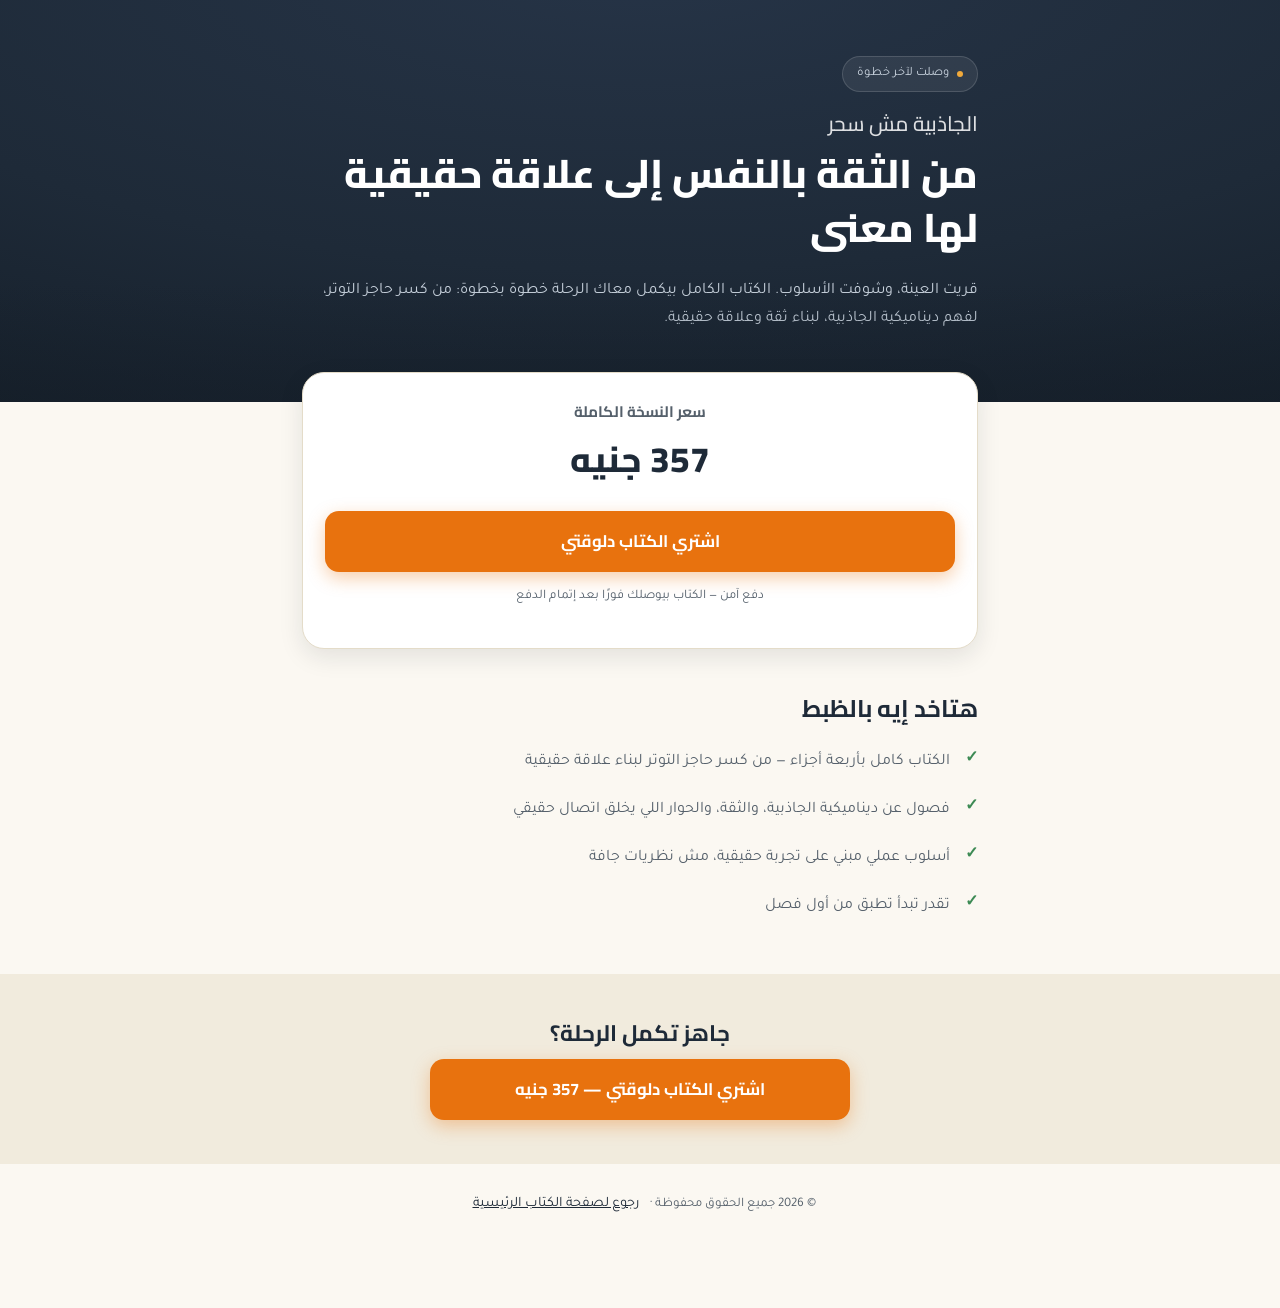
==== book.html @ 789e82a7 "Add files via upload" ====
<!DOCTYPE html>
<html lang="ar" dir="rtl">
<head>
<meta charset="UTF-8">
<meta name="viewport" content="width=device-width, initial-scale=1.0">
<title>اشتري الكتاب — الجاذبية مش سحر</title>
<meta name="description" content="الجاذبية مش سحر: من الثقة بالنفس إلى علاقة حقيقية لها معنى. اشتري نسختك دلوقتي.">
<link rel="preconnect" href="https://fonts.googleapis.com">
<link rel="preconnect" href="https://fonts.gstatic.com" crossorigin>
<link href="https://fonts.googleapis.com/css2?family=Cairo:wght@600;700;800&family=Tajawal:wght@400;500;700&display=swap" rel="stylesheet">
<link rel="stylesheet" href="style.css">
</head>
<body>

<section class="hero">
  <div class="container">
    <span class="eyebrow"><span class="dot"></span> وصلت لآخر خطوة</span>
    <h1>الجاذبية مش سحر</h1>
    <h2>من الثقة بالنفس إلى علاقة حقيقية لها معنى</h2>
    <p>قريت العينة، وشوفت الأسلوب. الكتاب الكامل بيكمل معاك الرحلة خطوة بخطوة: من كسر حاجز التوتر، لفهم ديناميكية الجاذبية، لبناء ثقة وعلاقة حقيقية.</p>
  </div>
</section>

<div class="container">
  <div class="form-card" style="text-align:center;">
    <p style="font-family:var(--display);font-weight:700;color:var(--charcoal-soft);font-size:.95rem;margin:0 0 4px;">سعر النسخة الكاملة</p>
    <p style="font-family:var(--display);font-weight:800;font-size:2.2rem;color:var(--ink);margin:0 0 20px;">357 جنيه</p>

    <!-- TODO: استبدل الرابط ده برابط الدفع الفعلي من Paymob أو Fawry لما يكون جاهز -->
    <a href="#" class="btn" id="buyNowBtn">اشتري الكتاب دلوقتي</a>
    <p class="trust-note">دفع آمن — الكتاب بيوصلك فورًا بعد إتمام الدفع</p>
  </div>
</div>

<section class="section">
  <div class="container">
    <h2>هتاخد إيه بالظبط</h2>
    <ul class="not-list">
      <li class="is-yes">الكتاب كامل بأربعة أجزاء — من كسر حاجز التوتر لبناء علاقة حقيقية</li>
      <li class="is-yes">فصول عن ديناميكية الجاذبية، والثقة، والحوار اللي يخلق اتصال حقيقي</li>
      <li class="is-yes">أسلوب عملي مبني على تجربة حقيقية، مش نظريات جافة</li>
      <li class="is-yes">تقدر تبدأ تطبق من أول فصل</li>
    </ul>
  </div>
</section>

<section class="section alt final-cta">
  <div class="container">
    <h2>جاهز تكمل الرحلة؟</h2>
    <a href="#" class="btn" style="max-width:420px;margin:0 auto;">اشتري الكتاب دلوقتي — 357 جنيه</a>
  </div>
</section>

<footer>© <span id="year"></span> جميع الحقوق محفوظة · <a href="index.html" class="btn-ghost">رجوع لصفحة الكتاب الرئيسية</a></footer>

<script src="script.js"></script>
</body>
</html>
---- style.css ----
/* ==========================================================================
   جاذبية بلا تصنّع — design tokens
   Ink navy hero, ember-orange action color, warm paper body.
   Signature device: conversation styled as chat bubbles — the book's whole
   subject is talking like yourself instead of reciting lines, and the funnel
   itself collects a WhatsApp number, so real chat-bubble UI is the thread
   that ties hero, testimonials and FAQ together instead of decorating them.
   ========================================================================== */

:root{
  --ink:        #1E2A38;
  --ink-deep:   #141D27;
  --ember:      #E8720E;
  --ember-dark: #C25E09;
  --paper:      #FBF8F2;
  --paper-dim:  #F1EBDD;
  --charcoal:   #24272B;
  --charcoal-soft: #55606B;
  --line:       #E4DCC9;
  --gold:       #F0A93B;
  --bubble-them: #FFFFFF;
  --bubble-me:  #DCF3D8;

  --display: "Cairo", "Segoe UI", sans-serif;
  --body:    "Tajawal", "Segoe UI", sans-serif;

  --radius: 14px;
  --radius-lg: 22px;
  --shadow: 0 8px 24px rgba(20,29,39,0.10);
}

*{ box-sizing:border-box; }
html{ scroll-behavior:smooth; }

body{
  margin:0;
  font-family:var(--body);
  background:var(--paper);
  color:var(--charcoal);
  direction:rtl;
  text-align:right;
  line-height:1.75;
  -webkit-font-smoothing:antialiased;
}

img{ max-width:100%; display:block; }
a{ color:inherit; }

h1,h2,h3{
  font-family:var(--display);
  color:var(--ink);
  margin:0 0 .5em;
  line-height:1.35;
}

.container{
  max-width:640px;
  margin:0 auto;
  padding:0 22px;
}

/* ---------- Buttons ---------- */
.btn{
  display:block;
  width:100%;
  text-align:center;
  background:var(--ember);
  color:#fff;
  font-family:var(--display);
  font-weight:700;
  font-size:1.05rem;
  border:none;
  border-radius:var(--radius);
  padding:16px 20px;
  cursor:pointer;
  text-decoration:none;
  box-shadow:0 6px 18px rgba(232,114,14,0.35);
  transition:transform .15s ease, box-shadow .15s ease, background .15s ease;
}
.btn:hover{ background:var(--ember-dark); transform:translateY(-1px); }
.btn:active{ transform:translateY(0); }
.btn-ghost{
  background:transparent;
  color:var(--ink);
  box-shadow:none;
  font-family:var(--body);
  font-weight:400;
  font-size:.9rem;
  text-decoration:underline;
  padding:8px;
}

/* ---------- Hero ---------- */
.hero{
  background:radial-gradient(120% 140% at 50% -10%, #263447 0%, var(--ink) 55%, var(--ink-deep) 100%);
  color:#fff;
  padding:56px 0 40px;
  position:relative;
  overflow:hidden;
}
.hero::after{
  content:"";
  position:absolute; inset:auto 0 0 0; height:120px;
  background:linear-gradient(180deg, transparent, var(--ink-deep) 90%);
  opacity:.35;
  pointer-events:none;
}
.hero .eyebrow{
  display:inline-flex;
  align-items:center;
  gap:8px;
  font-family:var(--body);
  font-size:.8rem;
  color:#C9D3DE;
  background:rgba(255,255,255,0.07);
  border:1px solid rgba(255,255,255,0.14);
  border-radius:999px;
  padding:6px 14px;
  margin-bottom:18px;
}
.hero .dot{ width:6px; height:6px; border-radius:50%; background:var(--gold); animation:pulse 1.8s infinite; }
@keyframes pulse{ 0%,100%{opacity:1} 50%{opacity:.35} }

.hero h1{
  color:#fff;
  font-size:1.3rem;
  font-weight:500;
  opacity:.85;
  margin-bottom:.4em;
}
.hero h2{
  color:#fff;
  font-size:2rem;
  font-weight:800;
  margin-bottom:.55em;
}
.hero p{
  color:#C9D3DE;
  font-size:1rem;
  margin-bottom:1.8em;
}
.hero .btn{ margin-bottom:12px; }
.hero .fine{ text-align:center; color:#93A1B0; font-size:.85rem; }

/* typing-morph signature: rigid script turns into a relaxed line */
.type-morph{
  margin:26px auto 8px;
  max-width:420px;
  background:rgba(255,255,255,0.06);
  border:1px solid rgba(255,255,255,0.12);
  border-radius:var(--radius);
  padding:14px 16px;
  font-size:.92rem;
  color:#DCE4EC;
  position:relative;
  min-height:1.9em;
}
.type-morph .cursor{ display:inline-block; width:2px; height:1em; background:var(--gold); vertical-align:-2px; animation:blink 1s steps(1) infinite; margin-inline-start:2px;}
@keyframes blink{ 50%{ opacity:0; } }

/* ---------- Sections ---------- */
.section{ padding:44px 0; }
.section.alt{ background:var(--paper-dim); }
.section.dark{ background:var(--ink); color:#EDEFF2; }
.section.dark h2,.section.dark h3{ color:#fff; }

.lede{ font-size:1.15rem; font-weight:700; color:var(--ink); }
.lede + p{ margin-top:14px; }

/* checklist card */
.check-card{
  background:#fff;
  border:1px solid var(--line);
  border-radius:var(--radius-lg);
  padding:22px 20px;
  box-shadow:var(--shadow);
}
.check-card h3{ font-size:1.1rem; margin-bottom:14px; }
.check-list{ list-style:none; margin:0; padding:0; }
.check-list li{
  display:flex; align-items:flex-start; gap:10px;
  padding:10px 0;
  border-top:1px dashed var(--line);
  font-weight:500;
}
.check-list li:first-child{ border-top:none; }
.check-list li::before{
  content:"✓";
  flex:0 0 auto;
  width:22px; height:22px;
  border-radius:50%;
  background:var(--ember);
  color:#fff;
  font-size:.75rem;
  display:flex; align-items:center; justify-content:center;
  margin-top:2px;
}

/* callout banner */
.banner{
  background:linear-gradient(90deg, var(--ember), var(--gold));
  color:#fff;
  border-radius:var(--radius-lg);
  padding:20px 22px;
  font-family:var(--display);
  font-weight:700;
  text-align:center;
  font-size:1.02rem;
  box-shadow:var(--shadow);
}

/* numbered lessons */
.lesson{
  display:flex; gap:14px;
  padding:18px 0;
  border-top:1px solid var(--line);
}
.lesson:first-of-type{ border-top:none; }
.lesson .num{
  flex:0 0 auto;
  font-family:var(--display);
  font-weight:800;
  font-size:1.3rem;
  color:var(--ember);
  min-width:2ch;
}
.lesson h4{ margin:0 0 4px; font-family:var(--display); color:var(--ink); font-size:1.02rem; }
.lesson p{ margin:0; color:var(--charcoal-soft); font-size:.95rem; }

/* not-this-book list */
.not-list{ list-style:none; margin:0; padding:0; }
.not-list li{
  position:relative;
  padding:10px 0 10px 0;
  padding-inline-start:28px;
  color:var(--charcoal-soft);
}
.not-list li::before{
  content:"×";
  position:absolute; inset-inline-start:0; top:8px;
  color:#C7492A;
  font-weight:800;
}
.not-list li.is-yes::before{ content:"✓"; color:#3C8A54; }

/* ---------- Chat-bubble proof (signature element reused for testimonials + FAQ) ---------- */
.chat-thread{ display:flex; flex-direction:column; gap:10px; }
.bubble{
  max-width:86%;
  padding:12px 16px;
  border-radius:16px;
  font-size:.93rem;
  box-shadow:0 2px 6px rgba(20,29,39,.06);
  position:relative;
}
.bubble.them{
  align-self:flex-start;
  background:var(--bubble-them);
  border:1px solid var(--line);
  border-top-right-radius:4px;
}
.bubble .stars{ color:var(--gold); font-size:.8rem; margin-bottom:4px; letter-spacing:2px; }
.bubble-name{ font-size:.75rem; color:var(--charcoal-soft); margin-top:6px; font-weight:700; }

/* FAQ accordion, styled as question/answer chat */
.faq-item{ border-top:1px solid var(--line); }
.faq-item:first-child{ border-top:none; }
.faq-q{
  width:100%;
  background:none; border:none;
  display:flex; align-items:center; justify-content:space-between;
  gap:12px;
  padding:16px 2px;
  font-family:var(--display);
  font-weight:700;
  font-size:.97rem;
  color:var(--ink);
  cursor:pointer;
  text-align:right;
}
.faq-q::after{
  content:"+";
  flex:0 0 auto;
  color:var(--ember);
  font-size:1.3rem;
  transition:transform .2s ease;
}
.faq-item.open .faq-q::after{ transform:rotate(45deg); }
.faq-a{
  max-height:0;
  overflow:hidden;
  transition:max-height .25s ease;
}
.faq-a p{
  margin:0 0 16px;
  background:var(--bubble-them);
  border:1px solid var(--line);
  border-top-left-radius:4px;
  border-radius:16px;
  padding:12px 16px;
  color:var(--charcoal-soft);
  font-size:.92rem;
}

/* final CTA */
.final-cta{ text-align:center; }
.final-cta h2{ font-size:1.4rem; }
.final-cta p{ color:var(--charcoal-soft); margin-bottom:22px; }

/* sticky mobile action bar */
.sticky-cta{
  position:fixed;
  inset-inline:0; bottom:0;
  background:rgba(251,248,242,0.96);
  backdrop-filter:blur(6px);
  border-top:1px solid var(--line);
  padding:10px 16px calc(10px + env(safe-area-inset-bottom));
  z-index:40;
  transform:translateY(120%);
  transition:transform .3s ease;
}
.sticky-cta.show{ transform:translateY(0); }
.sticky-cta .btn{ padding:13px 20px; font-size:.95rem; }

footer{
  text-align:center;
  padding:28px 22px 90px;
  color:var(--charcoal-soft);
  font-size:.82rem;
}

/* ---------- Form page ---------- */
.form-page .hero{ padding-bottom:26px; }
.form-card{
  background:#fff;
  border:1px solid var(--line);
  border-radius:var(--radius-lg);
  box-shadow:var(--shadow);
  padding:26px 22px;
  margin-top:-30px;
  position:relative;
  z-index:2;
}
label{
  display:block;
  font-family:var(--display);
  font-weight:700;
  font-size:.92rem;
  color:var(--ink);
  margin:16px 0 6px;
}
label .req{ color:var(--ember); }
input[type=text], input[type=tel]{
  width:100%;
  padding:13px 14px;
  border-radius:10px;
  border:1px solid var(--line);
  background:var(--paper);
  font-family:var(--body);
  font-size:1rem;
  direction:rtl;
}
input::placeholder{ color:#A9A297; }
input:focus{ outline:2px solid var(--ember); outline-offset:1px; }
.form-card .btn{ margin-top:20px; }
.trust-note{ text-align:center; font-size:.82rem; color:var(--charcoal-soft); margin-top:14px; }

/* ---------- Thank-you / sample page ---------- */
.ty-topbar{
  background:var(--gold);
  color:var(--ink-deep);
  text-align:center;
  font-family:var(--display);
  font-weight:700;
  font-size:.85rem;
  padding:10px;
}
.ty-body{ padding:36px 0; text-align:center; }
.ty-body h2{ font-size:1.7rem; }
.ty-body p{ color:var(--charcoal-soft); margin-bottom:26px; }
.ty-body .btn{ max-width:420px; margin:0 auto 14px; }
.ty-body .fine{ font-size:.82rem; color:var(--charcoal-soft); }

@media (min-width:700px){
  .hero h2{ font-size:2.5rem; }
  .container{ max-width:720px; }
}

@media (prefers-reduced-motion: reduce){
  *{ animation-duration:0.001ms !important; animation-iteration-count:1 !important; transition-duration:0.001ms !important; }
}
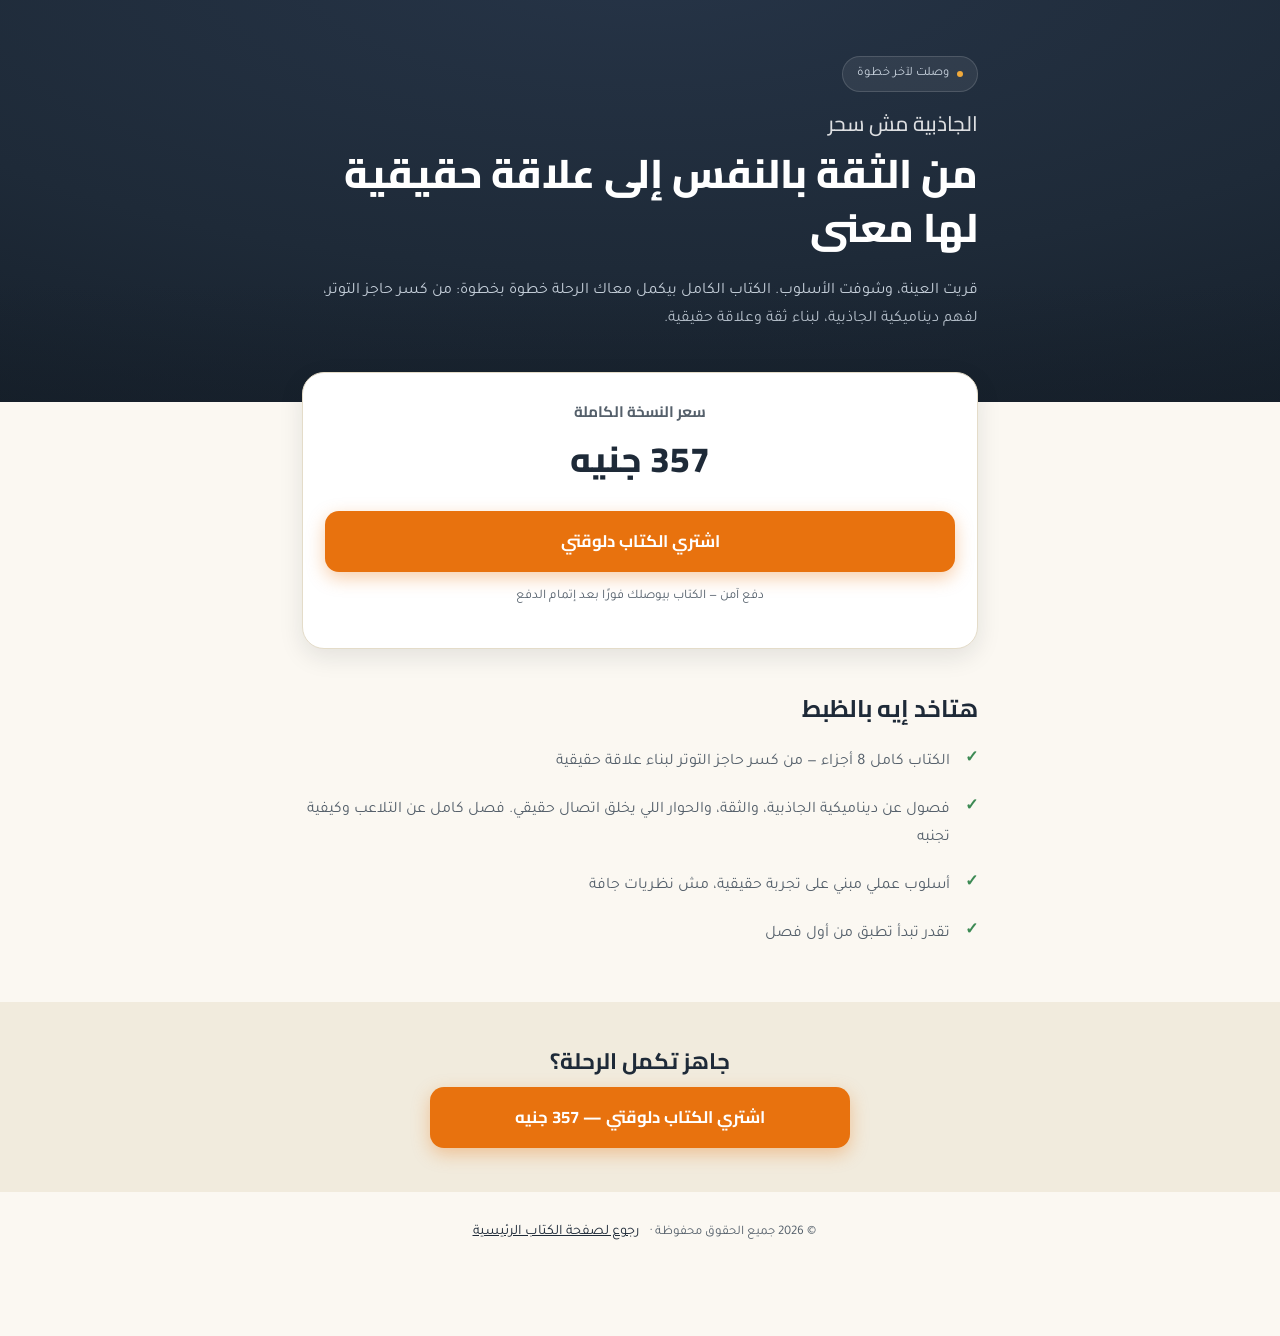
==== commit 8c8e5246: "Update book.html" ====
--- a/book.html
+++ b/book.html
@@ -36,8 +36,8 @@
   <div class="container">
     <h2>هتاخد إيه بالظبط</h2>
     <ul class="not-list">
-      <li class="is-yes">الكتاب كامل بأربعة أجزاء — من كسر حاجز التوتر لبناء علاقة حقيقية</li>
-      <li class="is-yes">فصول عن ديناميكية الجاذبية، والثقة، والحوار اللي يخلق اتصال حقيقي</li>
+      <li class="is-yes">الكتاب كامل 8 أجزاء — من كسر حاجز التوتر لبناء علاقة حقيقية</li>
+      <li class="is-yes">فصول عن ديناميكية الجاذبية، والثقة، والحوار اللي يخلق اتصال حقيقي. فصل كامل عن التلاعب وكيفية تجنبه</li>
       <li class="is-yes">أسلوب عملي مبني على تجربة حقيقية، مش نظريات جافة</li>
       <li class="is-yes">تقدر تبدأ تطبق من أول فصل</li>
     </ul>
